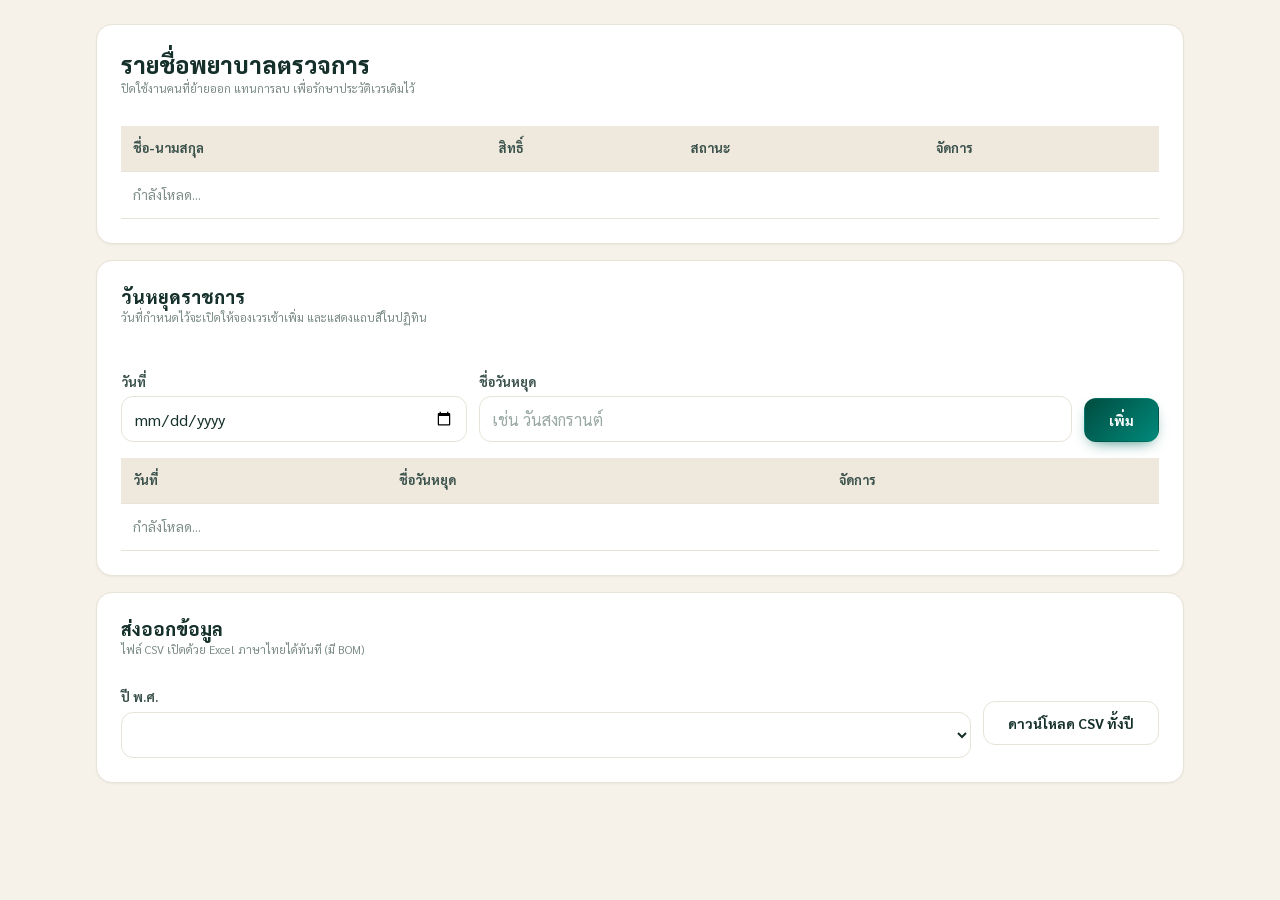
==== admin.html @ 55f70c70 "feat: ระบบจองเวรตรวจการ พร้อมพิมพ์เอกสารราชการ - ปฏิทินจองเวรรายเดือน + realtime sync ผ่าน Supabase " ====
<!doctype html>
<html lang="th">
<head>
<meta charset="utf-8">
<meta name="viewport" content="width=device-width, initial-scale=1, viewport-fit=cover">
<title>ตั้งค่า · เวรตรวจการ</title>
<meta name="theme-color" content="#004d40">
<link rel="manifest" href="manifest.json">
<link rel="icon" href="assets/icons/icon.svg" type="image/svg+xml">
<link rel="preconnect" href="https://fonts.googleapis.com">
<link rel="preconnect" href="https://fonts.gstatic.com" crossorigin>
<link href="https://fonts.googleapis.com/css2?family=Sarabun:wght@400;600;700;800&display=swap" rel="stylesheet">
<link rel="stylesheet" href="assets/css/tokens.css">
<link rel="stylesheet" href="assets/css/base.css">
<link rel="stylesheet" href="assets/css/login.css">
<script src="assets/js/env.js"></script>
</head>
<body>
<a class="skip-link" href="#main">ข้ามไปยังเนื้อหาหลัก</a>
<div id="shell"></div>

<main id="main">
  <div id="page-alert" class="alert error hidden" role="alert"></div>

  <section class="card" aria-labelledby="nurses-title">
    <div class="card-head">
      <div>
        <h1 id="nurses-title">รายชื่อพยาบาลตรวจการ</h1>
        <p class="caption">ปิดใช้งานคนที่ย้ายออก แทนการลบ เพื่อรักษาประวัติเวรเดิมไว้</p>
      </div>
    </div>

    <div class="table-wrap">
      <table class="data">
        <caption class="sr-only">รายชื่อพยาบาลตรวจการทั้งหมด</caption>
        <thead>
          <tr>
            <th scope="col">ชื่อ-นามสกุล</th>
            <th scope="col">สิทธิ์</th>
            <th scope="col">สถานะ</th>
            <th scope="col">จัดการ</th>
          </tr>
        </thead>
        <tbody id="nurses-body">
          <tr><td colspan="4" class="empty">กำลังโหลด…</td></tr>
        </tbody>
      </table>
    </div>
  </section>

  <section class="card" aria-labelledby="holidays-title">
    <div class="card-head">
      <div>
        <h2 id="holidays-title">วันหยุดราชการ</h2>
        <p class="caption">วันที่กำหนดไว้จะเปิดให้จองเวรเช้าเพิ่ม และแสดงแถบสีในปฏิทิน</p>
      </div>
    </div>

    <form id="holiday-form" class="row" style="align-items:flex-end">
      <div class="field" style="flex:1 1 160px">
        <label for="holiday-date">วันที่</label>
        <input id="holiday-date" type="date" required>
      </div>
      <div class="field" style="flex:2 1 220px">
        <label for="holiday-name">ชื่อวันหยุด</label>
        <input id="holiday-name" type="text" maxlength="80" placeholder="เช่น วันสงกรานต์" required>
      </div>
      <button class="btn btn-primary" type="submit">เพิ่ม</button>
    </form>

    <div class="table-wrap" style="margin-top:16px">
      <table class="data">
        <caption class="sr-only">รายการวันหยุดราชการ</caption>
        <thead>
          <tr>
            <th scope="col">วันที่</th>
            <th scope="col">ชื่อวันหยุด</th>
            <th scope="col">จัดการ</th>
          </tr>
        </thead>
        <tbody id="holidays-body">
          <tr><td colspan="3" class="empty">กำลังโหลด…</td></tr>
        </tbody>
      </table>
    </div>
  </section>

  <section class="card" aria-labelledby="export-title">
    <div class="card-head">
      <div>
        <h2 id="export-title">ส่งออกข้อมูล</h2>
        <p class="caption">ไฟล์ CSV เปิดด้วย Excel ภาษาไทยได้ทันที (มี BOM)</p>
      </div>
    </div>
    <div class="row">
      <div class="field" style="flex:1 1 140px">
        <label for="export-year">ปี พ.ศ.</label>
        <select id="export-year"></select>
      </div>
      <button class="btn btn-ghost" id="export-btn" type="button">ดาวน์โหลด CSV ทั้งปี</button>
    </div>
  </section>
</main>

<div id="toast-region" role="status" aria-live="polite"></div>
<script type="module" src="assets/js/admin-page.js"></script>
</body>
</html>
---- assets/css/tokens.css ----
/* ============================================================
   Design tokens — "Warm & Human"
   ห้ามเขียนค่าสี / spacing / radius ตรงๆ ในไฟล์อื่น ให้อ้างตัวแปรจากที่นี่
   ============================================================ */
:root {
  /* Brand teal */
  --t-900:#00251a; --t-800:#00382e; --t-700:#004d40; --t-600:#00695c;
  --t-500:#00897b; --t-400:#26a69a; --t-300:#4db6ac; --t-100:#b2dfdb; --t-50:#e0f2f1;

  /* Gold */
  --gold-700:#8d6a0a; --gold-600:#b89323; --gold-500:#d4af37;
  --gold-400:#e6c254; --gold-100:#fbf3da;

  /* Warm neutrals */
  --cream:#f6f2ea; --cream-2:#efe9dd; --sand:#e9e2d3; --paper:#fffdf9;
  --ink:#15302a; --ink-2:#3a514c; --muted:#7c8c87; --muted-2:#9aa8a3;
  --line:#e8e3d8; --line-2:#eef0e9; --surface:#ffffff;

  /* Sage */
  --sage:#5d8a6f; --sage-bg:#eef4ef;

  /* Status */
  --success:#1b5e20; --success-bg:#e8f5e9;
  --warning:#b35300; --warning-bg:#fff3e0;
  --danger:#b3261e;  --danger-bg:#fcefee;
  --info:#0d47a1;    --info-bg:#e8f0fb;

  /* Radius */
  --r-sm:8px; --r:12px; --r-md:16px; --r-lg:20px; --r-xl:26px; --r-full:999px;

  /* Shadow */
  --sh-1:0 1px 2px rgba(20,48,42,.05);
  --sh-2:0 6px 18px -8px rgba(20,48,42,.14), 0 2px 6px -3px rgba(20,48,42,.08);
  --sh-3:0 18px 40px -18px rgba(20,48,42,.22);

  /* Font */
  --font:'Sarabun', system-ui, -apple-system, sans-serif;
  --mono:'JetBrains Mono', ui-monospace, monospace;

  /* Spacing scale */
  --s-1:4px; --s-2:8px; --s-3:12px; --s-4:16px; --s-5:24px; --s-6:32px; --s-7:48px;

  /* Layout */
  --header-h:60px;
  --content-max:1120px;
  --tap:44px;          /* touch target ขั้นต่ำ */

  /* Focus */
  --focus:0 0 0 3px var(--t-100), 0 0 0 5px var(--t-600);
}

/* ---------- Dark mode ---------- */
[data-theme="dark"] {
  --cream:#141a19; --cream-2:#1a2220; --sand:#222c29; --paper:#171f1d;
  --surface:#1c2523;
  --ink:#e8efec; --ink-2:#c2cfcb; --muted:#96a5a0; --muted-2:#7d8c87;
  --line:#2c3835; --line-2:#26312e;

  --t-700:#4db6ac; --t-600:#26a69a; --t-500:#4db6ac;
  --t-50:#1e2b28; --t-100:#26433d;

  --sage:#8fbfa0; --sage-bg:#1d2b23;
  --success:#a5d6a7; --success-bg:#1b2c1d;
  --warning:#ffb74d; --warning-bg:#33240f;
  --danger:#ef9a9a;  --danger-bg:#33201e;
  --info:#90caf9;    --info-bg:#15263c;
  --gold-700:#e6c254; --gold-100:#332b12;

  --sh-1:0 1px 2px rgba(0,0,0,.4);
  --sh-2:0 6px 18px -8px rgba(0,0,0,.6), 0 2px 6px -3px rgba(0,0,0,.4);
  --sh-3:0 18px 40px -18px rgba(0,0,0,.7);
  --focus:0 0 0 3px var(--t-100), 0 0 0 5px var(--t-400);
}
---- assets/css/base.css ----
/* ============================================================
   Base — reset, typography, layout shell, ปุ่ม, ฟอร์ม, pill
   ============================================================ */
*, *::before, *::after { box-sizing: border-box; }

html { -webkit-text-size-adjust: 100%; }

body {
  margin: 0;
  font-family: var(--font);
  font-size: 14px;
  line-height: 1.6;
  color: var(--ink);
  background: var(--cream);
  -webkit-font-smoothing: antialiased;
}

h1, h2, h3, h4 { margin: 0; line-height: 1.35; }
h1 { font-size: 23px; font-weight: 800; }
h2 { font-size: 18px; font-weight: 800; }
h3 { font-size: 15px; font-weight: 800; }
p  { margin: 0 0 var(--s-3); }

a { color: var(--t-600); }

.mono { font-family: var(--mono); font-variant-numeric: tabular-nums; }
.caption { font-size: 11.5px; color: var(--muted); }
.muted { color: var(--muted); }
.center { text-align: center; }
.stack { display: grid; gap: var(--s-4); }
.row { display: flex; align-items: center; gap: var(--s-3); flex-wrap: wrap; }
.spacer { flex: 1; }
.hidden { display: none !important; }

/* ---------- Skip link + focus ---------- */
.skip-link {
  position: absolute; left: -9999px; top: 0; z-index: 200;
  background: var(--t-700); color: #fff; padding: var(--s-3) var(--s-4);
  border-radius: 0 0 var(--r) 0;
}
.skip-link:focus { left: 0; }

:focus-visible { outline: none; box-shadow: var(--focus); border-radius: var(--r-sm); }

/* ---------- Header ---------- */
.appbar {
  position: sticky; top: 0; z-index: 50;
  min-height: var(--header-h);
  display: flex; align-items: center; gap: var(--s-3);
  padding: var(--s-2) var(--s-4);
  background: linear-gradient(135deg, var(--t-700), var(--t-500));
  color: #fff;
  box-shadow: var(--sh-2);
}
.appbar .brand { font-weight: 800; font-size: 15px; letter-spacing: .2px; }
.appbar .brand small { display: block; font-weight: 400; font-size: 11.5px; opacity: .85; }
.appbar a, .appbar button { color: #fff; }

.nav {
  display: flex; gap: var(--s-1); overflow-x: auto;
  padding: var(--s-2) var(--s-4);
  background: var(--surface);
  border-bottom: 1px solid var(--line);
  scrollbar-width: none;
}
.nav::-webkit-scrollbar { display: none; }
.nav a {
  flex: 0 0 auto;
  min-height: var(--tap);
  display: inline-flex; align-items: center;
  padding: 0 var(--s-4);
  border-radius: var(--r-full);
  font-weight: 700; font-size: 13px;
  color: var(--ink-2); text-decoration: none;
  white-space: nowrap;
}
.nav a:hover { background: var(--t-50); color: var(--t-700); }
.nav a[aria-current="page"] { background: var(--t-700); color: #fff; }

main { max-width: var(--content-max); margin: 0 auto; padding: var(--s-5) var(--s-4) var(--s-7); }

/* ---------- Card ---------- */
.card {
  background: var(--surface);
  border: 1px solid var(--line);
  border-radius: var(--r-md);
  box-shadow: var(--sh-1);
  padding: var(--s-5);
}
.card + .card { margin-top: var(--s-4); }
.card-head { display: flex; align-items: center; gap: var(--s-3); margin-bottom: var(--s-4); flex-wrap: wrap; }

/* ---------- Buttons ---------- */
.btn {
  min-height: 44px;
  display: inline-flex; align-items: center; justify-content: center; gap: var(--s-2);
  padding: 0 var(--s-5);
  border: 1px solid transparent;
  border-radius: var(--r);
  font-family: var(--font); font-size: 14px; font-weight: 700;
  cursor: pointer;
  background: var(--surface); color: var(--ink);
  border-color: var(--line);
  transition: filter .15s, background .15s;
}
.btn:hover:not(:disabled) { filter: brightness(.97); }
.btn:disabled { opacity: .5; cursor: not-allowed; }

.btn-primary {
  background: linear-gradient(135deg, var(--t-700), var(--t-500));
  color: #fff; border-color: transparent;
  box-shadow: 0 6px 16px -8px var(--t-600);
}
.btn-danger  { background: var(--danger-bg); color: var(--danger); border-color: var(--danger); }
.btn-ghost   { background: transparent; border-color: var(--line); }
.btn-sm      { min-height: 36px; padding: 0 var(--s-3); font-size: 13px; }
.btn-block   { width: 100%; }
.btn-icon    { min-width: 44px; padding: 0 var(--s-2); }

/* ---------- Form ---------- */
label { display: block; font-size: 13px; font-weight: 700; margin-bottom: var(--s-1); color: var(--ink-2); }

input, select, textarea {
  width: 100%;
  min-height: 46px;
  padding: 0 var(--s-3);
  font-family: var(--font);
  font-size: 16px;                 /* ≥16px กัน iOS zoom */
  color: var(--ink);
  background: var(--surface);
  border: 1px solid var(--line);
  border-radius: var(--r);
}
textarea { padding: var(--s-3); min-height: 90px; line-height: 1.6; }
input::placeholder, textarea::placeholder { color: var(--muted-2); }

.field + .field { margin-top: var(--s-4); }
.field-hint { font-size: 11.5px; color: var(--muted); margin-top: var(--s-1); }
.field-error { font-size: 12px; color: var(--danger); font-weight: 700; margin-top: var(--s-1); }

/* ---------- Pills (สถานะเวร) ---------- */
.pill {
  display: inline-flex; align-items: center; gap: 5px;
  padding: 2px 10px;
  border-radius: var(--r-full);
  font-size: 11.5px; font-weight: 700;
  border: 1px solid transparent;
  white-space: nowrap;
}
.pill.ok     { background: var(--success-bg); color: var(--success); border-color: var(--success); }
.pill.warn   { background: var(--warning-bg); color: var(--warning); border-color: var(--warning); }
.pill.info   { background: var(--info-bg);    color: var(--info);    border-color: var(--info); }
.pill.danger { background: var(--danger-bg);  color: var(--danger);  border-color: var(--danger); }
.pill.gold   { background: var(--gold-100);   color: var(--gold-700); border-color: var(--gold-600); }
.pill.neutral{ background: var(--cream-2);    color: var(--ink-2);   border-color: var(--line); }

/* ---------- Alert ---------- */
.alert {
  display: flex; gap: var(--s-3); align-items: flex-start;
  padding: var(--s-3) var(--s-4);
  border-radius: var(--r);
  border: 1px solid var(--line);
  background: var(--cream-2);
  font-size: 13.5px;
}
.alert.error   { background: var(--danger-bg);  border-color: var(--danger);  color: var(--danger); }
.alert.success { background: var(--success-bg); border-color: var(--success); color: var(--success); }
.alert.warn    { background: var(--warning-bg); border-color: var(--warning); color: var(--warning); }
.alert.info    { background: var(--info-bg);    border-color: var(--info);    color: var(--info); }

/* ---------- Table ---------- */
.table-wrap { overflow-x: auto; -webkit-overflow-scrolling: touch; }
table.data { width: 100%; border-collapse: collapse; font-size: 13.5px; }
table.data th, table.data td { padding: var(--s-3); border-bottom: 1px solid var(--line); text-align: left; }
table.data th { font-size: 13px; font-weight: 700; color: var(--ink-2); background: var(--cream-2); position: sticky; top: 0; }
table.data tbody tr:hover { background: var(--t-50); }

/* ---------- Toast ---------- */
#toast-region {
  position: fixed; left: 50%; bottom: var(--s-5); transform: translateX(-50%);
  z-index: 300; display: grid; gap: var(--s-2); width: min(420px, calc(100vw - 32px));
}
.toast {
  padding: var(--s-3) var(--s-4);
  border-radius: var(--r);
  background: var(--ink); color: var(--paper);
  box-shadow: var(--sh-3); font-size: 13.5px; font-weight: 600;
}
.toast.error   { background: var(--danger);  color: #fff; }
.toast.success { background: var(--success); color: #fff; }

/* ---------- Loading ---------- */
.spinner {
  width: 22px; height: 22px; border-radius: 50%;
  border: 3px solid var(--t-100); border-top-color: var(--t-600);
  animation: spin .7s linear infinite;
}
@keyframes spin { to { transform: rotate(360deg); } }
@media (prefers-reduced-motion: reduce) { .spinner { animation-duration: 2s; } }

.empty { text-align: center; padding: var(--s-7) var(--s-4); color: var(--muted); }

/* ---------- Screen-reader only ---------- */
.sr-only {
  position: absolute; width: 1px; height: 1px; padding: 0; margin: -1px;
  overflow: hidden; clip: rect(0 0 0 0); white-space: nowrap; border: 0;
}

@media (max-width: 480px) {
  main { padding: var(--s-4) var(--s-3) var(--s-7); }
  .card { padding: var(--s-4); }
  h1 { font-size: 20px; }
}
---- assets/css/login.css ----
/* หน้าเข้าสู่ระบบ + กล่องเปลี่ยน PIN ครั้งแรก */

.login-body {
  min-height: 100dvh;
  background:
    radial-gradient(1200px 600px at 50% -10%, var(--t-50), transparent 70%),
    var(--cream);
}

.login-shell {
  min-height: 100dvh;
  display: grid;
  align-content: center;
  justify-items: center;
  gap: var(--s-4);
  padding: var(--s-5) var(--s-4);
  max-width: none;
}

.login-card {
  width: min(420px, 100%);
  border-radius: var(--r-lg);
  box-shadow: var(--sh-3);
  padding: var(--s-6) var(--s-5);
}

.login-head { text-align: center; margin-bottom: var(--s-5); }

.login-mark {
  width: 62px; height: 62px;
  margin: 0 auto var(--s-3);
  display: grid; place-items: center;
  border-radius: var(--r-lg);
  background: linear-gradient(135deg, var(--t-700), var(--t-500));
  color: #fff;
  font-size: 20px; font-weight: 800;
  box-shadow: 0 10px 24px -12px var(--t-600);
}

.login-head h1 { font-size: 21px; margin-bottom: var(--s-1); }

.login-card form { margin-top: var(--s-4); }
.login-card .btn-block { margin-top: var(--s-5); }

.pin-input {
  letter-spacing: 10px;
  text-align: center;
  font-size: 22px;
  font-weight: 700;
  padding-left: 10px;   /* ชดเชย letter-spacing ให้ดูอยู่กึ่งกลาง */
}

.login-foot { text-align: center; }

/* กล่องบังคับเปลี่ยน PIN ครั้งแรก — ใช้ในหน้าอื่นด้วย */
.pin-gate-backdrop {
  position: fixed; inset: 0; z-index: 400;
  display: grid; place-items: center;
  padding: var(--s-4);
  background: rgba(20, 48, 42, .55);
  backdrop-filter: blur(3px);
}
.pin-gate {
  width: min(400px, 100%);
  background: var(--surface);
  border-radius: var(--r-lg);
  box-shadow: var(--sh-3);
  padding: var(--s-5);
}
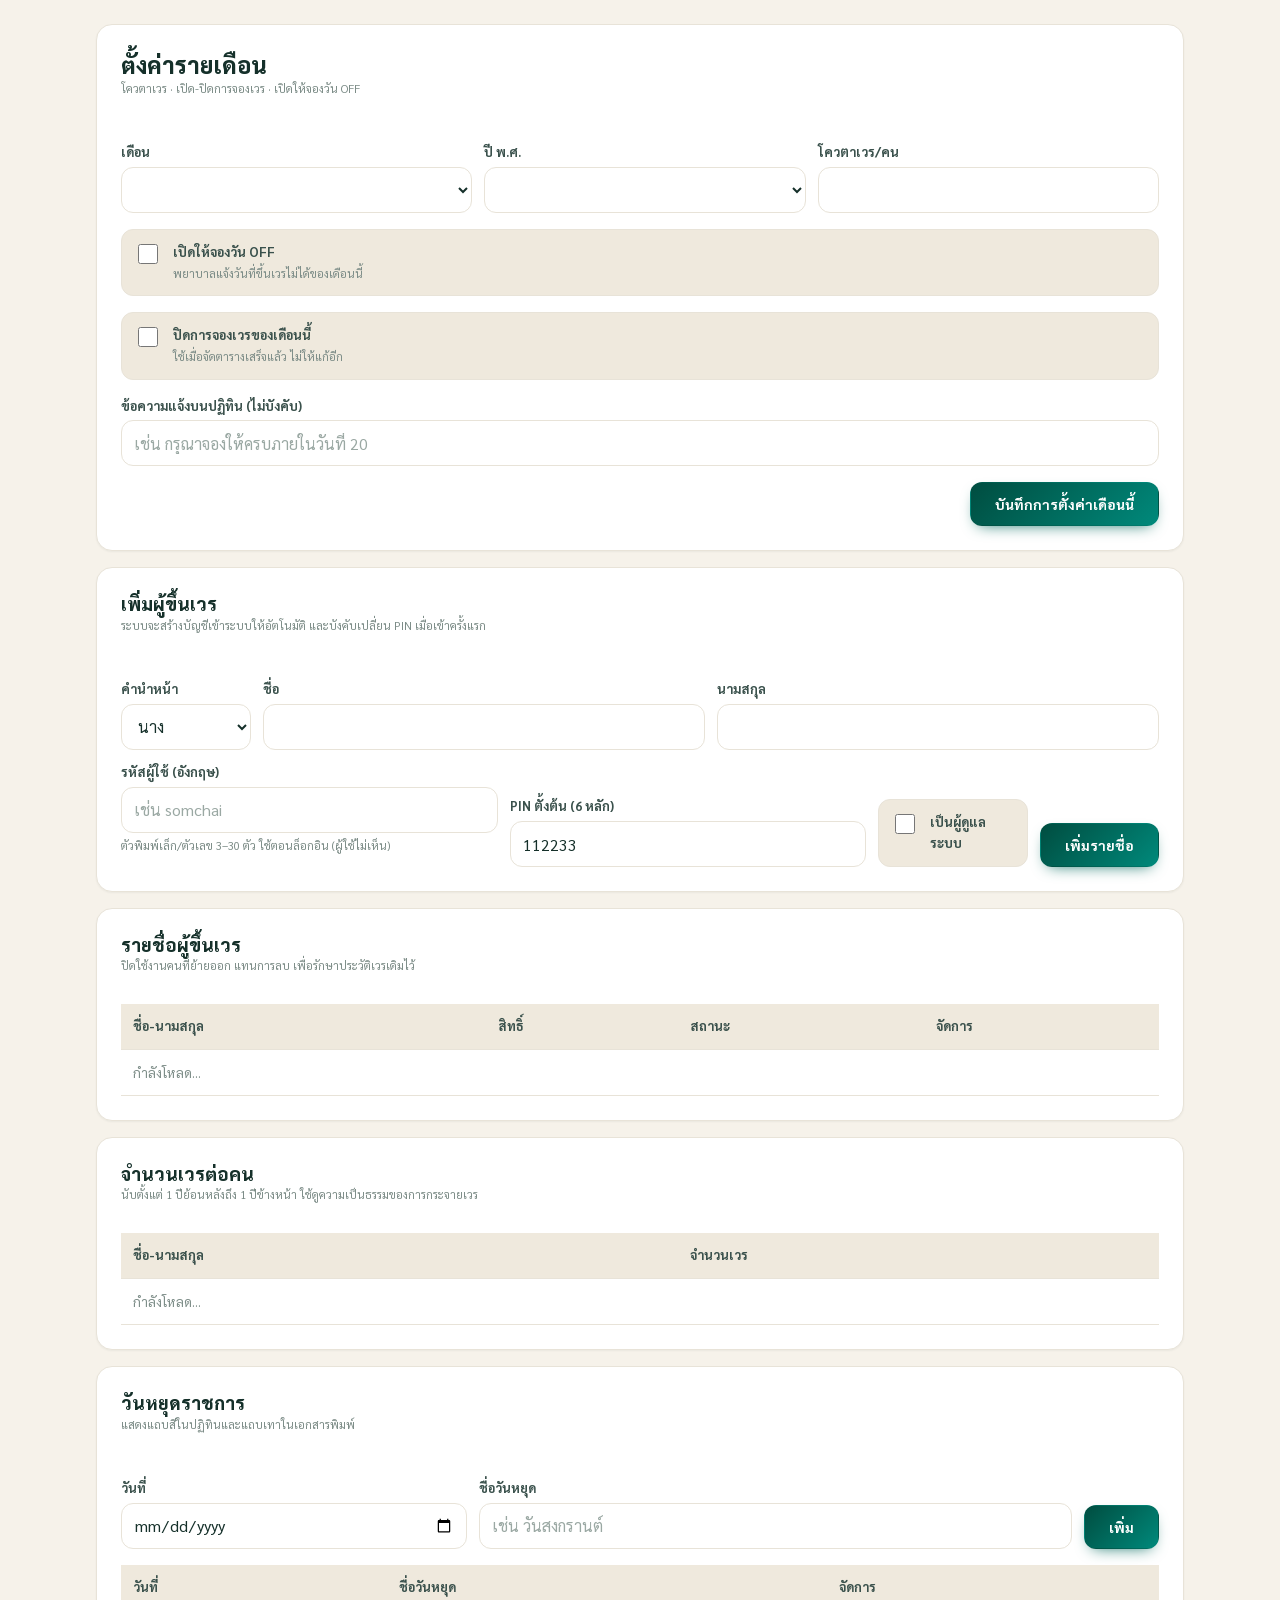
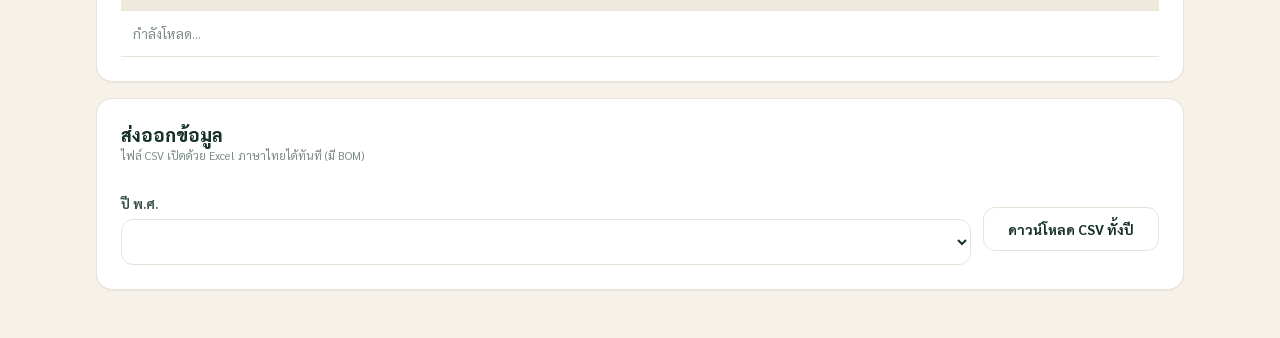
==== commit 1f8d0367: "feat: จองเองมีผลทันที + โควตารายเดือน + จองวัน OFF + Admin เต็มรูปแบบ + ใบแลกเวร F-NU-005 - ยกเลิกขั" ====
--- a/admin.html
+++ b/admin.html
@@ -3,7 +3,7 @@
 <head>
 <meta charset="utf-8">
 <meta name="viewport" content="width=device-width, initial-scale=1, viewport-fit=cover">
-<title>ตั้งค่า · เวรตรวจการ</title>
+<title>ผู้ดูแลระบบ · เวรตรวจการ</title>
 <meta name="theme-color" content="#004d40">
 <link rel="manifest" href="manifest.json">
 <link rel="icon" href="assets/icons/icon.svg" type="image/svg+xml">
@@ -22,17 +22,123 @@
 <main id="main">
   <div id="page-alert" class="alert error hidden" role="alert"></div>
 
+  <!-- ========== ตั้งค่ารายเดือน ========== -->
+  <section class="card" aria-labelledby="month-title">
+    <div class="card-head">
+      <div>
+        <h1 id="month-title">ตั้งค่ารายเดือน</h1>
+        <p class="caption">โควตาเวร · เปิด-ปิดการจองเวร · เปิดให้จองวัน OFF</p>
+      </div>
+    </div>
+
+    <div class="row" style="align-items:flex-end">
+      <div class="field" style="flex:1 1 150px">
+        <label for="ms-month">เดือน</label>
+        <select id="ms-month"></select>
+      </div>
+      <div class="field" style="flex:1 1 120px">
+        <label for="ms-year">ปี พ.ศ.</label>
+        <select id="ms-year"></select>
+      </div>
+      <div class="field" style="flex:1 1 140px">
+        <label for="ms-quota">โควตาเวร/คน</label>
+        <input id="ms-quota" type="number" min="0" max="31" step="1">
+      </div>
+    </div>
+
+    <div class="stack" style="margin-top:16px">
+      <label class="switch-row">
+        <input type="checkbox" id="ms-off-open">
+        <span>
+          <strong>เปิดให้จองวัน OFF</strong>
+          <span class="caption">พยาบาลแจ้งวันที่ขึ้นเวรไม่ได้ของเดือนนี้</span>
+        </span>
+      </label>
+      <label class="switch-row">
+        <input type="checkbox" id="ms-locked">
+        <span>
+          <strong>ปิดการจองเวรของเดือนนี้</strong>
+          <span class="caption">ใช้เมื่อจัดตารางเสร็จแล้ว ไม่ให้แก้อีก</span>
+        </span>
+      </label>
+      <div class="field">
+        <label for="ms-note">ข้อความแจ้งบนปฏิทิน (ไม่บังคับ)</label>
+        <input id="ms-note" type="text" maxlength="120" placeholder="เช่น กรุณาจองให้ครบภายในวันที่ 20">
+      </div>
+    </div>
+
+    <div class="row" style="margin-top:16px">
+      <div class="spacer"></div>
+      <button class="btn btn-primary" id="ms-save" type="button">บันทึกการตั้งค่าเดือนนี้</button>
+    </div>
+  </section>
+
+  <!-- ========== เพิ่มพยาบาล ========== -->
+  <section class="card" aria-labelledby="add-title">
+    <div class="card-head">
+      <div>
+        <h2 id="add-title">เพิ่มผู้ขึ้นเวร</h2>
+        <p class="caption">ระบบจะสร้างบัญชีเข้าระบบให้อัตโนมัติ และบังคับเปลี่ยน PIN เมื่อเข้าครั้งแรก</p>
+      </div>
+    </div>
+
+    <div id="add-error" class="alert error hidden" role="alert"></div>
+
+    <form id="add-form">
+      <div class="row" style="align-items:flex-end">
+        <div class="field" style="flex:0 1 130px">
+          <label for="add-prefix">คำนำหน้า</label>
+          <select id="add-prefix">
+            <option value="นาง">นาง</option>
+            <option value="นางสาว">นางสาว</option>
+            <option value="นาย">นาย</option>
+          </select>
+        </div>
+        <div class="field" style="flex:1 1 160px">
+          <label for="add-first">ชื่อ</label>
+          <input id="add-first" type="text" maxlength="60" required>
+        </div>
+        <div class="field" style="flex:1 1 160px">
+          <label for="add-last">นามสกุล</label>
+          <input id="add-last" type="text" maxlength="60" required>
+        </div>
+      </div>
+
+      <div class="row" style="align-items:flex-end; margin-top:12px">
+        <div class="field" style="flex:1 1 180px">
+          <label for="add-slug">รหัสผู้ใช้ (อังกฤษ)</label>
+          <input id="add-slug" type="text" maxlength="30" pattern="[a-z][a-z0-9]{2,29}"
+                 autocomplete="off" placeholder="เช่น somchai" required>
+          <p class="field-hint">ตัวพิมพ์เล็ก/ตัวเลข 3–30 ตัว ใช้ตอนล็อกอิน (ผู้ใช้ไม่เห็น)</p>
+        </div>
+        <div class="field" style="flex:1 1 160px">
+          <label for="add-pin">PIN ตั้งต้น (6 หลัก)</label>
+          <input id="add-pin" type="text" inputmode="numeric" maxlength="6" pattern="\d{6}"
+                 autocomplete="off" value="112233" required>
+        </div>
+        <div class="field" style="flex:0 1 150px">
+          <label class="switch-row" style="margin-top:8px">
+            <input type="checkbox" id="add-admin">
+            <span><strong>เป็นผู้ดูแลระบบ</strong></span>
+          </label>
+        </div>
+        <button class="btn btn-primary" type="submit" id="add-submit">เพิ่มรายชื่อ</button>
+      </div>
+    </form>
+  </section>
+
+  <!-- ========== รายชื่อ ========== -->
   <section class="card" aria-labelledby="nurses-title">
     <div class="card-head">
       <div>
-        <h1 id="nurses-title">รายชื่อพยาบาลตรวจการ</h1>
+        <h2 id="nurses-title">รายชื่อผู้ขึ้นเวร</h2>
         <p class="caption">ปิดใช้งานคนที่ย้ายออก แทนการลบ เพื่อรักษาประวัติเวรเดิมไว้</p>
       </div>
     </div>
 
     <div class="table-wrap">
       <table class="data">
-        <caption class="sr-only">รายชื่อพยาบาลตรวจการทั้งหมด</caption>
+        <caption class="sr-only">รายชื่อผู้ขึ้นเวรทั้งหมด</caption>
         <thead>
           <tr>
             <th scope="col">ชื่อ-นามสกุล</th>
@@ -48,11 +154,33 @@
     </div>
   </section>
 
+  <!-- ========== ภาระงาน ========== -->
+  <section class="card" aria-labelledby="workload-title">
+    <div class="card-head">
+      <div>
+        <h2 id="workload-title">จำนวนเวรต่อคน</h2>
+        <p class="caption">นับตั้งแต่ 1 ปีย้อนหลังถึง 1 ปีข้างหน้า ใช้ดูความเป็นธรรมของการกระจายเวร</p>
+      </div>
+    </div>
+    <div class="table-wrap">
+      <table class="data">
+        <caption class="sr-only">สรุปจำนวนเวรของแต่ละคน</caption>
+        <thead>
+          <tr><th scope="col">ชื่อ-นามสกุล</th><th scope="col">จำนวนเวร</th></tr>
+        </thead>
+        <tbody id="workload-body">
+          <tr><td colspan="2" class="empty">กำลังโหลด…</td></tr>
+        </tbody>
+      </table>
+    </div>
+  </section>
+
+  <!-- ========== วันหยุด ========== -->
   <section class="card" aria-labelledby="holidays-title">
     <div class="card-head">
       <div>
         <h2 id="holidays-title">วันหยุดราชการ</h2>
-        <p class="caption">วันที่กำหนดไว้จะเปิดให้จองเวรเช้าเพิ่ม และแสดงแถบสีในปฏิทิน</p>
+        <p class="caption">แสดงแถบสีในปฏิทินและแถบเทาในเอกสารพิมพ์</p>
       </div>
     </div>
 
@@ -72,11 +200,7 @@
       <table class="data">
         <caption class="sr-only">รายการวันหยุดราชการ</caption>
         <thead>
-          <tr>
-            <th scope="col">วันที่</th>
-            <th scope="col">ชื่อวันหยุด</th>
-            <th scope="col">จัดการ</th>
-          </tr>
+          <tr><th scope="col">วันที่</th><th scope="col">ชื่อวันหยุด</th><th scope="col">จัดการ</th></tr>
         </thead>
         <tbody id="holidays-body">
           <tr><td colspan="3" class="empty">กำลังโหลด…</td></tr>
@@ -85,6 +209,7 @@
     </div>
   </section>
 
+  <!-- ========== ส่งออก ========== -->
   <section class="card" aria-labelledby="export-title">
     <div class="card-head">
       <div>
--- a/assets/css/base.css
+++ b/assets/css/base.css
@@ -138,6 +138,26 @@
 .field-hint { font-size: 11.5px; color: var(--muted); margin-top: var(--s-1); }
 .field-error { font-size: 12px; color: var(--danger); font-weight: 700; margin-top: var(--s-1); }
 
+/* แถวสวิตช์เปิด/ปิด — พื้นที่กดทั้งแถว ไม่ใช่แค่ช่องติ๊ก */
+.switch-row {
+  display: flex; align-items: flex-start; gap: var(--s-3);
+  min-height: var(--tap);
+  padding: var(--s-3);
+  border: 1px solid var(--line);
+  border-radius: var(--r);
+  background: var(--cream-2);
+  cursor: pointer;
+  font-weight: 400;
+  margin-bottom: 0;
+}
+.switch-row:hover { background: var(--t-50); }
+.switch-row input[type="checkbox"] {
+  width: 20px; height: 20px; min-height: 0; flex: 0 0 auto; margin-top: 2px;
+  accent-color: var(--t-600);
+}
+.switch-row > span { display: grid; gap: 2px; }
+.switch-row .caption { display: block; }
+
 /* ---------- Pills (สถานะเวร) ---------- */
 .pill {
   display: inline-flex; align-items: center; gap: 5px;
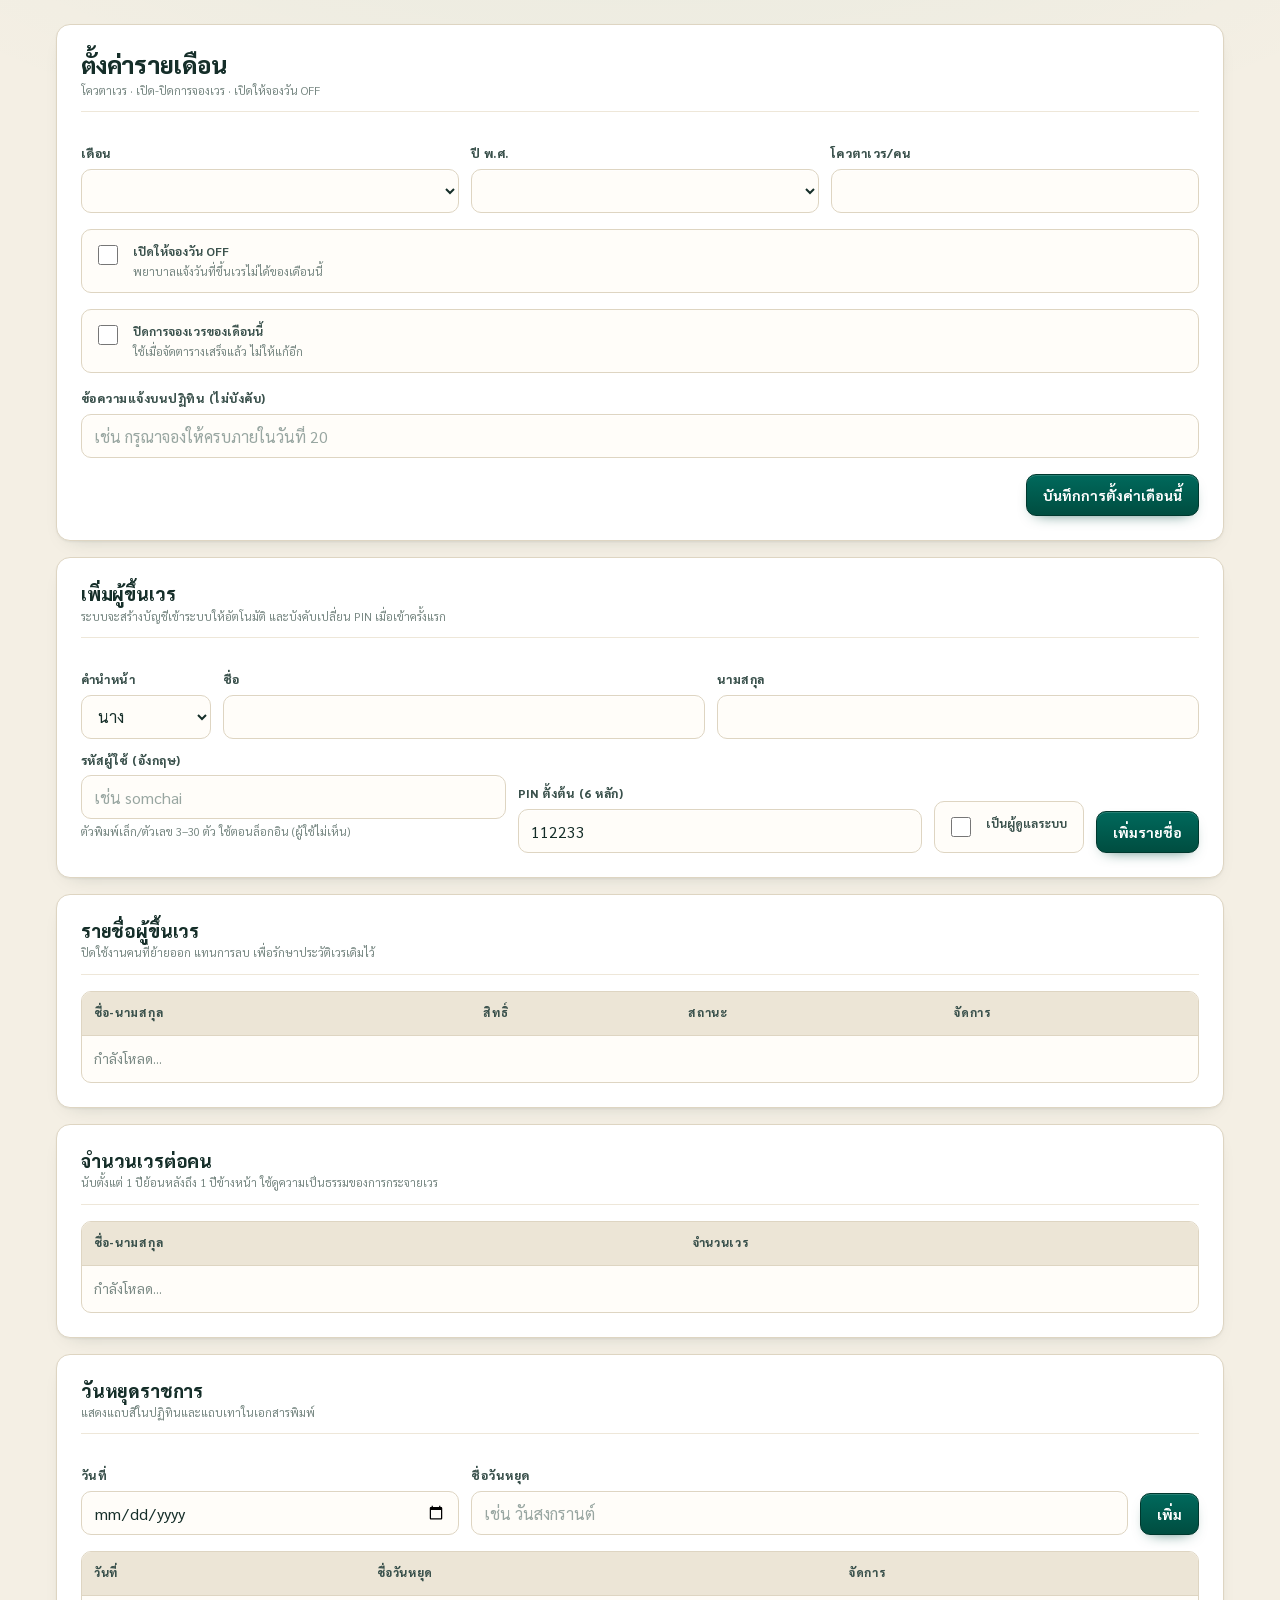
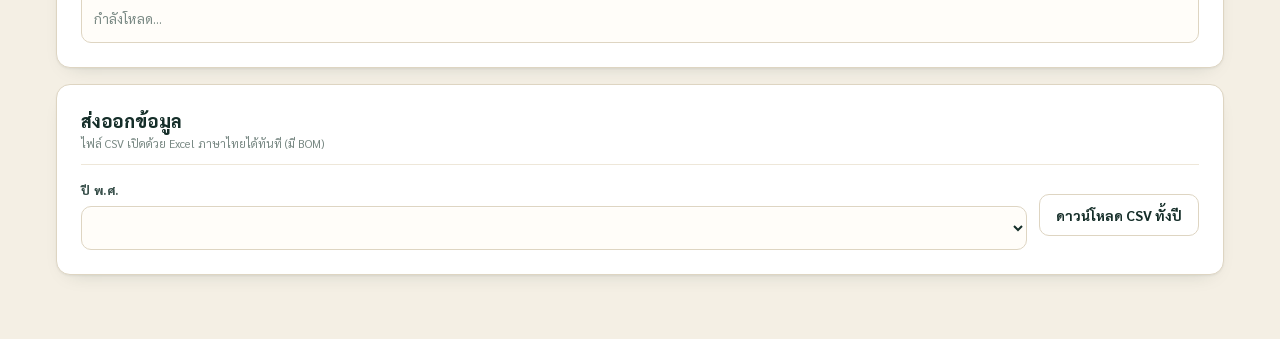
==== commit 81937f22: "design: ออกแบบ UI ใหม่ทั้งระบบ + ใส่ตราโรงพยาบาล แนวทาง 'เอกสารราชการที่ออกแบบดี' — หน้าจอเป็นเครือญ" ====
--- a/admin.html
+++ b/admin.html
@@ -6,7 +6,7 @@
 <title>ผู้ดูแลระบบ · เวรตรวจการ</title>
 <meta name="theme-color" content="#004d40">
 <link rel="manifest" href="manifest.json">
-<link rel="icon" href="assets/icons/icon.svg" type="image/svg+xml">
+<link rel="icon" href="assets/icons/logo.png" type="image/png">
 <link rel="preconnect" href="https://fonts.googleapis.com">
 <link rel="preconnect" href="https://fonts.gstatic.com" crossorigin>
 <link href="https://fonts.googleapis.com/css2?family=Sarabun:wght@400;600;700;800&display=swap" rel="stylesheet">
--- a/assets/css/tokens.css
+++ b/assets/css/tokens.css
@@ -1,73 +1,81 @@
 /* ============================================================
-   Design tokens — "Warm & Human"
+   Design tokens — "เอกสารราชการที่ออกแบบดี"
+   แนวคิด: หน้าจอเป็นเครือญาติกับเอกสารที่มันพิมพ์ออกมา
+           กระดาษครีม · เส้นบรรทัดคม · เขียวราชการ + ทองจากตราโรงพยาบาล
    ห้ามเขียนค่าสี / spacing / radius ตรงๆ ในไฟล์อื่น ให้อ้างตัวแปรจากที่นี่
    ============================================================ */
 :root {
-  /* Brand teal */
+  /* ---- Brand teal — สีสถาบัน ---- */
   --t-900:#00251a; --t-800:#00382e; --t-700:#004d40; --t-600:#00695c;
   --t-500:#00897b; --t-400:#26a69a; --t-300:#4db6ac; --t-100:#b2dfdb; --t-50:#e0f2f1;
 
-  /* Gold */
+  /* ---- Gold — มาจากเปลวไฟในตราโรงพยาบาล ใช้เน้นจุดสำคัญเท่านั้น ---- */
   --gold-700:#8d6a0a; --gold-600:#b89323; --gold-500:#d4af37;
   --gold-400:#e6c254; --gold-100:#fbf3da;
 
-  /* Warm neutrals */
-  --cream:#f6f2ea; --cream-2:#efe9dd; --sand:#e9e2d3; --paper:#fffdf9;
-  --ink:#15302a; --ink-2:#3a514c; --muted:#7c8c87; --muted-2:#9aa8a3;
-  --line:#e8e3d8; --line-2:#eef0e9; --surface:#ffffff;
+  /* ---- Warm neutrals — พื้นกระดาษ ---- */
+  --cream:#f4efe4; --cream-2:#ece5d6; --sand:#e2d9c6; --paper:#fffdf9;
+  --ink:#152e29; --ink-2:#3a514c; --muted:#788883; --muted-2:#98a6a1;
+  --line:#ded5c2;         /* เส้นบรรทัดบนกระดาษ — เข้มพอให้เห็นเป็นตาราง */
+  --line-2:#eee7d9;       /* เส้นแบ่งอ่อน */
+  --surface:#ffffff;
 
-  /* Sage */
   --sage:#5d8a6f; --sage-bg:#eef4ef;
 
-  /* Status */
-  --success:#1b5e20; --success-bg:#e8f5e9;
-  --warning:#b35300; --warning-bg:#fff3e0;
-  --danger:#b3261e;  --danger-bg:#fcefee;
-  --info:#0d47a1;    --info-bg:#e8f0fb;
+  /* ---- Status ---- */
+  --success:#1b5e20; --success-bg:#e6f2e7;
+  --warning:#b35300; --warning-bg:#fdf0e0;
+  --danger:#b3261e;  --danger-bg:#fbebe9;
+  --info:#0d47a1;    --info-bg:#e7eefa;
 
-  /* Radius */
-  --r-sm:8px; --r:12px; --r-md:16px; --r-lg:20px; --r-xl:26px; --r-full:999px;
+  /* ---- Radius — เอกสารมีมุมคม ใช้โค้งน้อย ---- */
+  --r-sm:6px; --r:10px; --r-md:14px; --r-lg:18px; --r-xl:24px; --r-full:999px;
 
-  /* Shadow */
-  --sh-1:0 1px 2px rgba(20,48,42,.05);
-  --sh-2:0 6px 18px -8px rgba(20,48,42,.14), 0 2px 6px -3px rgba(20,48,42,.08);
-  --sh-3:0 18px 40px -18px rgba(20,48,42,.22);
+  /* ---- Shadow — เงาบางเหมือนกระดาษวางซ้อน ไม่ใช่การ์ดลอย ---- */
+  --sh-1:0 1px 0 rgba(21,46,41,.04);
+  --sh-2:0 1px 2px rgba(21,46,41,.05), 0 8px 20px -14px rgba(21,46,41,.28);
+  --sh-3:0 2px 6px rgba(21,46,41,.07), 0 24px 50px -28px rgba(21,46,41,.35);
+  --sh-inset:inset 0 1px 0 rgba(255,255,255,.7);
 
-  /* Font */
+  /* ---- Font ---- */
   --font:'Sarabun', system-ui, -apple-system, sans-serif;
-  --mono:'JetBrains Mono', ui-monospace, monospace;
+  --mono:ui-monospace, 'SF Mono', Menlo, monospace;
 
-  /* Spacing scale */
-  --s-1:4px; --s-2:8px; --s-3:12px; --s-4:16px; --s-5:24px; --s-6:32px; --s-7:48px;
+  /* ---- Spacing ---- */
+  --s-1:4px; --s-2:8px; --s-3:12px; --s-4:16px; --s-5:24px; --s-6:32px; --s-7:48px; --s-8:64px;
 
-  /* Layout */
-  --header-h:60px;
-  --content-max:1120px;
-  --tap:44px;          /* touch target ขั้นต่ำ */
+  /* ---- Layout ---- */
+  --content-max:1200px;
+  --tap:44px;
 
-  /* Focus */
-  --focus:0 0 0 3px var(--t-100), 0 0 0 5px var(--t-600);
+  --focus:0 0 0 3px var(--paper), 0 0 0 5px var(--t-600);
+
+  /* ---- Motion ---- */
+  --ease:cubic-bezier(.2,.7,.3,1);
+  --dur:.18s;
 }
 
 /* ---------- Dark mode ---------- */
 [data-theme="dark"] {
-  --cream:#141a19; --cream-2:#1a2220; --sand:#222c29; --paper:#171f1d;
-  --surface:#1c2523;
-  --ink:#e8efec; --ink-2:#c2cfcb; --muted:#96a5a0; --muted-2:#7d8c87;
-  --line:#2c3835; --line-2:#26312e;
+  --cream:#12181a; --cream-2:#182022; --sand:#20292b; --paper:#151d1f;
+  --surface:#1a2325;
+  --ink:#e9f0ee; --ink-2:#c3d0cc; --muted:#93a29e; --muted-2:#7b8a86;
+  --line:#2e3a3c; --line-2:#26302f;
 
   --t-700:#4db6ac; --t-600:#26a69a; --t-500:#4db6ac;
-  --t-50:#1e2b28; --t-100:#26433d;
+  --t-50:#1b2a29; --t-100:#254340;
 
-  --sage:#8fbfa0; --sage-bg:#1d2b23;
-  --success:#a5d6a7; --success-bg:#1b2c1d;
-  --warning:#ffb74d; --warning-bg:#33240f;
-  --danger:#ef9a9a;  --danger-bg:#33201e;
-  --info:#90caf9;    --info-bg:#15263c;
-  --gold-700:#e6c254; --gold-100:#332b12;
+  --sage:#8fbfa0; --sage-bg:#1b2a23;
+  --success:#a5d6a7; --success-bg:#182a1b;
+  --warning:#ffb74d; --warning-bg:#30220e;
+  --danger:#ef9a9a;  --danger-bg:#31201e;
+  --info:#90caf9;    --info-bg:#14243a;
+  --gold-700:#e6c254; --gold-600:#d4af37; --gold-100:#2e2712;
 
-  --sh-1:0 1px 2px rgba(0,0,0,.4);
-  --sh-2:0 6px 18px -8px rgba(0,0,0,.6), 0 2px 6px -3px rgba(0,0,0,.4);
-  --sh-3:0 18px 40px -18px rgba(0,0,0,.7);
-  --focus:0 0 0 3px var(--t-100), 0 0 0 5px var(--t-400);
+  --sh-1:0 1px 0 rgba(0,0,0,.3);
+  --sh-2:0 1px 2px rgba(0,0,0,.5), 0 8px 20px -14px rgba(0,0,0,.8);
+  --sh-3:0 2px 6px rgba(0,0,0,.55), 0 24px 50px -28px rgba(0,0,0,.9);
+  --sh-inset:inset 0 1px 0 rgba(255,255,255,.05);
+
+  --focus:0 0 0 3px var(--cream), 0 0 0 5px var(--t-400);
 }
--- a/assets/css/base.css
+++ b/assets/css/base.css
@@ -1,5 +1,6 @@
 /* ============================================================
-   Base — reset, typography, layout shell, ปุ่ม, ฟอร์ม, pill
+   Base — reset, typography, app shell, ปุ่ม, ฟอร์ม, pill
+   แนวทาง: กระดาษราชการที่ออกแบบดี — เส้นบรรทัดคม เงาบาง ลำดับชัด
    ============================================================ */
 *, *::before, *::after { box-sizing: border-box; }
 
@@ -7,24 +8,30 @@
 
 body {
   margin: 0;
+  min-height: 100dvh;
   font-family: var(--font);
-  font-size: 14px;
-  line-height: 1.6;
+  font-size: 14.5px;
+  line-height: 1.65;
   color: var(--ink);
-  background: var(--cream);
+  /* พื้นกระดาษ: ครีมอุ่น + แสงจางจากมุมบน ให้ไม่แบนทื่อ */
+  background:
+    radial-gradient(1400px 700px at 50% -300px, rgba(0,137,123,.07), transparent 70%),
+    var(--cream);
   -webkit-font-smoothing: antialiased;
-}
-
-h1, h2, h3, h4 { margin: 0; line-height: 1.35; }
-h1 { font-size: 23px; font-weight: 800; }
+  text-rendering: optimizeLegibility;
+}
+
+h1, h2, h3, h4 { margin: 0; line-height: 1.3; letter-spacing: -.01em; }
+h1 { font-size: 24px; font-weight: 800; }
 h2 { font-size: 18px; font-weight: 800; }
 h3 { font-size: 15px; font-weight: 800; }
 p  { margin: 0 0 var(--s-3); }
 
-a { color: var(--t-600); }
+a { color: var(--t-600); text-underline-offset: 3px; }
 
 .mono { font-family: var(--mono); font-variant-numeric: tabular-nums; }
-.caption { font-size: 11.5px; color: var(--muted); }
+.num  { font-variant-numeric: tabular-nums; font-feature-settings: 'tnum'; }
+.caption { font-size: 11.5px; line-height: 1.5; color: var(--muted); }
 .muted { color: var(--muted); }
 .center { text-align: center; }
 .stack { display: grid; gap: var(--s-4); }
@@ -32,202 +39,401 @@
 .spacer { flex: 1; }
 .hidden { display: none !important; }
 
+/* ป้ายกำกับหมวด — ตัวเล็ก เว้นวรรคตัวอักษร ให้ความรู้สึกเอกสาร */
+.eyebrow {
+  font-size: 11px; font-weight: 800; letter-spacing: .14em;
+  color: var(--muted); margin-bottom: var(--s-1);
+}
+
 /* ---------- Skip link + focus ---------- */
 .skip-link {
   position: absolute; left: -9999px; top: 0; z-index: 200;
   background: var(--t-700); color: #fff; padding: var(--s-3) var(--s-4);
-  border-radius: 0 0 var(--r) 0;
+  border-radius: 0 0 var(--r) 0; font-weight: 700;
 }
 .skip-link:focus { left: 0; }
 
 :focus-visible { outline: none; box-shadow: var(--focus); border-radius: var(--r-sm); }
 
-/* ---------- Header ---------- */
-.appbar {
-  position: sticky; top: 0; z-index: 50;
-  min-height: var(--header-h);
+/* ============================================================
+   Masthead — หัวเอกสาร: ตราโรงพยาบาล + ชื่อหน่วยงาน + ผู้ใช้
+   ============================================================ */
+.masthead {
+  position: sticky; top: 0; z-index: 60;
+  background:
+    linear-gradient(180deg, var(--t-800), var(--t-700) 62%, var(--t-600));
+  color: #fff;
+  box-shadow: 0 1px 0 rgba(0,0,0,.12), 0 10px 30px -22px rgba(0,0,0,.7);
+}
+
+/* เส้นทองบางใต้หัวเอกสาร — จุดที่จำได้ของระบบ */
+.masthead::after {
+  content: '';
+  display: block;
+  height: 2px;
+  background: linear-gradient(90deg,
+    transparent, var(--gold-500) 18%, var(--gold-400) 50%, var(--gold-500) 82%, transparent);
+  opacity: .9;
+}
+
+.masthead-inner {
+  max-width: var(--content-max);
+  margin: 0 auto;
+  padding: var(--s-3) var(--s-4);
   display: flex; align-items: center; gap: var(--s-3);
-  padding: var(--s-2) var(--s-4);
-  background: linear-gradient(135deg, var(--t-700), var(--t-500));
-  color: #fff;
-  box-shadow: var(--sh-2);
-}
-.appbar .brand { font-weight: 800; font-size: 15px; letter-spacing: .2px; }
-.appbar .brand small { display: block; font-weight: 400; font-size: 11.5px; opacity: .85; }
-.appbar a, .appbar button { color: #fff; }
-
+}
+
+.crest {
+  width: 40px; height: 40px; flex: 0 0 auto;
+  display: block;
+  object-fit: contain;
+  /* ตราเป็นภาพเข้ม วางบนพื้นเขียว จึงเพิ่มแสงขาวอ่อนรอบตัว */
+  filter: drop-shadow(0 0 1px rgba(255,255,255,.85)) drop-shadow(0 1px 3px rgba(0,0,0,.35));
+}
+
+.masthead-titles { min-width: 0; line-height: 1.25; }
+.masthead-org {
+  font-size: 11px; font-weight: 600; letter-spacing: .06em;
+  color: rgba(255,255,255,.72);
+  white-space: nowrap; overflow: hidden; text-overflow: ellipsis;
+}
+.masthead-name {
+  font-size: 16px; font-weight: 800; letter-spacing: -.01em;
+  white-space: nowrap; overflow: hidden; text-overflow: ellipsis;
+}
+
+/* ชิปผู้ใช้ */
+.user-chip {
+  display: inline-flex; align-items: center; gap: var(--s-2);
+  max-width: 260px;
+  padding: 5px 12px 5px 5px;
+  border-radius: var(--r-full);
+  background: rgba(255,255,255,.12);
+  border: 1px solid rgba(255,255,255,.18);
+  font-size: 12.5px; font-weight: 700;
+  white-space: nowrap; overflow: hidden;
+}
+.user-chip .avatar {
+  width: 26px; height: 26px; flex: 0 0 auto;
+  display: grid; place-items: center;
+  border-radius: 50%;
+  background: var(--gold-500); color: var(--t-900);
+  font-size: 12px; font-weight: 800;
+}
+.user-chip .user-name { overflow: hidden; text-overflow: ellipsis; }
+.user-chip.is-admin { background: rgba(212,175,55,.22); border-color: rgba(212,175,55,.5); }
+
+.icon-btn {
+  width: 38px; height: 38px; flex: 0 0 auto;
+  display: grid; place-items: center;
+  border-radius: var(--r);
+  border: 1px solid rgba(255,255,255,.18);
+  background: rgba(255,255,255,.08);
+  color: #fff; cursor: pointer;
+  transition: background var(--dur) var(--ease);
+}
+.icon-btn:hover { background: rgba(255,255,255,.18); }
+.icon-btn svg { width: 18px; height: 18px; }
+
+/* ---------- Nav — แท็บแบบเอกสาร มีเส้นใต้ ไม่ใช่ pill ---------- */
+.nav-bar {
+  background: var(--paper);
+  border-bottom: 1px solid var(--line);
+  position: sticky; top: 0; z-index: 55;
+}
 .nav {
-  display: flex; gap: var(--s-1); overflow-x: auto;
-  padding: var(--s-2) var(--s-4);
-  background: var(--surface);
-  border-bottom: 1px solid var(--line);
+  max-width: var(--content-max);
+  margin: 0 auto;
+  padding: 0 var(--s-4);
+  display: flex; gap: var(--s-1);
+  overflow-x: auto;
   scrollbar-width: none;
 }
 .nav::-webkit-scrollbar { display: none; }
 .nav a {
+  position: relative;
   flex: 0 0 auto;
-  min-height: var(--tap);
-  display: inline-flex; align-items: center;
-  padding: 0 var(--s-4);
-  border-radius: var(--r-full);
-  font-weight: 700; font-size: 13px;
-  color: var(--ink-2); text-decoration: none;
+  min-height: 46px;
+  display: inline-flex; align-items: center; gap: 7px;
+  padding: 0 var(--s-3);
+  font-weight: 700; font-size: 13.5px;
+  color: var(--muted); text-decoration: none;
   white-space: nowrap;
-}
-.nav a:hover { background: var(--t-50); color: var(--t-700); }
-.nav a[aria-current="page"] { background: var(--t-700); color: #fff; }
-
-main { max-width: var(--content-max); margin: 0 auto; padding: var(--s-5) var(--s-4) var(--s-7); }
-
-/* ---------- Card ---------- */
+  transition: color var(--dur) var(--ease);
+}
+.nav a svg { width: 16px; height: 16px; opacity: .75; }
+.nav a:hover { color: var(--t-700); }
+.nav a::after {
+  content: ''; position: absolute; left: var(--s-3); right: var(--s-3); bottom: 0;
+  height: 2.5px; border-radius: 2px 2px 0 0;
+  background: transparent;
+  transition: background var(--dur) var(--ease);
+}
+.nav a[aria-current="page"] { color: var(--t-700); }
+.nav a[aria-current="page"] svg { opacity: 1; }
+.nav a[aria-current="page"]::after { background: var(--t-600); }
+
+main {
+  max-width: var(--content-max);
+  margin: 0 auto;
+  padding: var(--s-5) var(--s-4) var(--s-8);
+}
+
+/* ============================================================
+   Card — "แผ่นกระดาษ"
+   ============================================================ */
 .card {
   background: var(--surface);
   border: 1px solid var(--line);
   border-radius: var(--r-md);
-  box-shadow: var(--sh-1);
+  box-shadow: var(--sh-2);
   padding: var(--s-5);
 }
 .card + .card { margin-top: var(--s-4); }
-.card-head { display: flex; align-items: center; gap: var(--s-3); margin-bottom: var(--s-4); flex-wrap: wrap; }
-
-/* ---------- Buttons ---------- */
+
+.card-head {
+  display: flex; align-items: flex-start; gap: var(--s-3);
+  margin-bottom: var(--s-4);
+  padding-bottom: var(--s-3);
+  border-bottom: 1px solid var(--line-2);
+  flex-wrap: wrap;
+}
+.card-head h1, .card-head h2 { margin-bottom: 2px; }
+.card-head .caption { margin: 0; }
+
+/* ============================================================
+   Buttons
+   ============================================================ */
 .btn {
-  min-height: 44px;
-  display: inline-flex; align-items: center; justify-content: center; gap: var(--s-2);
-  padding: 0 var(--s-5);
-  border: 1px solid transparent;
+  min-height: 42px;
+  display: inline-flex; align-items: center; justify-content: center; gap: 7px;
+  padding: 0 var(--s-4);
+  border: 1px solid var(--line);
   border-radius: var(--r);
   font-family: var(--font); font-size: 14px; font-weight: 700;
   cursor: pointer;
   background: var(--surface); color: var(--ink);
-  border-color: var(--line);
-  transition: filter .15s, background .15s;
-}
-.btn:hover:not(:disabled) { filter: brightness(.97); }
-.btn:disabled { opacity: .5; cursor: not-allowed; }
+  box-shadow: var(--sh-1);
+  transition: transform var(--dur) var(--ease), background var(--dur) var(--ease),
+              border-color var(--dur) var(--ease), box-shadow var(--dur) var(--ease);
+}
+.btn svg { width: 16px; height: 16px; }
+.btn:hover:not(:disabled) { border-color: var(--t-400); color: var(--t-700); }
+.btn:active:not(:disabled) { transform: translateY(1px); }
+.btn:disabled { opacity: .45; cursor: not-allowed; }
 
 .btn-primary {
-  background: linear-gradient(135deg, var(--t-700), var(--t-500));
-  color: #fff; border-color: transparent;
-  box-shadow: 0 6px 16px -8px var(--t-600);
+  background: linear-gradient(180deg, var(--t-600), var(--t-700));
+  color: #fff; border-color: var(--t-800);
+  box-shadow: 0 1px 0 rgba(255,255,255,.15) inset, 0 6px 16px -10px var(--t-700);
+}
+.btn-primary:hover:not(:disabled) { color: #fff; border-color: var(--t-900); filter: brightness(1.06); }
+
+.btn-gold {
+  background: linear-gradient(180deg, var(--gold-500), var(--gold-600));
+  color: var(--t-900); border-color: var(--gold-700);
 }
 .btn-danger  { background: var(--danger-bg); color: var(--danger); border-color: var(--danger); }
-.btn-ghost   { background: transparent; border-color: var(--line); }
-.btn-sm      { min-height: 36px; padding: 0 var(--s-3); font-size: 13px; }
+.btn-danger:hover:not(:disabled) { color: var(--danger); border-color: var(--danger); filter: brightness(.97); }
+.btn-ghost   { background: transparent; box-shadow: none; }
+.btn-sm      { min-height: 34px; padding: 0 var(--s-3); font-size: 13px; }
 .btn-block   { width: 100%; }
-.btn-icon    { min-width: 44px; padding: 0 var(--s-2); }
-
-/* ---------- Form ---------- */
-label { display: block; font-size: 13px; font-weight: 700; margin-bottom: var(--s-1); color: var(--ink-2); }
+.btn-icon    { width: 42px; padding: 0; }
+
+/* ============================================================
+   Form
+   ============================================================ */
+label {
+  display: block;
+  font-size: 12px; font-weight: 800; letter-spacing: .04em;
+  margin-bottom: 5px; color: var(--ink-2);
+}
 
 input, select, textarea {
   width: 100%;
-  min-height: 46px;
+  min-height: 44px;
   padding: 0 var(--s-3);
   font-family: var(--font);
   font-size: 16px;                 /* ≥16px กัน iOS zoom */
   color: var(--ink);
-  background: var(--surface);
+  background: var(--paper);
   border: 1px solid var(--line);
   border-radius: var(--r);
+  box-shadow: var(--sh-inset);
+  transition: border-color var(--dur) var(--ease), box-shadow var(--dur) var(--ease);
+}
+input:hover, select:hover, textarea:hover { border-color: var(--muted-2); }
+input:focus, select:focus, textarea:focus {
+  outline: none;
+  border-color: var(--t-600);
+  box-shadow: 0 0 0 3px var(--t-50);
 }
 textarea { padding: var(--s-3); min-height: 90px; line-height: 1.6; }
 input::placeholder, textarea::placeholder { color: var(--muted-2); }
 
 .field + .field { margin-top: var(--s-4); }
-.field-hint { font-size: 11.5px; color: var(--muted); margin-top: var(--s-1); }
-.field-error { font-size: 12px; color: var(--danger); font-weight: 700; margin-top: var(--s-1); }
-
-/* แถวสวิตช์เปิด/ปิด — พื้นที่กดทั้งแถว ไม่ใช่แค่ช่องติ๊ก */
+.field-hint { font-size: 11.5px; color: var(--muted); margin-top: 5px; line-height: 1.45; }
+.field-error { font-size: 12px; color: var(--danger); font-weight: 700; margin-top: 5px; }
+
+/* แถวสวิตช์เปิด/ปิด — พื้นที่กดทั้งแถว */
 .switch-row {
   display: flex; align-items: flex-start; gap: var(--s-3);
   min-height: var(--tap);
   padding: var(--s-3);
   border: 1px solid var(--line);
   border-radius: var(--r);
-  background: var(--cream-2);
+  background: var(--paper);
   cursor: pointer;
-  font-weight: 400;
+  font-weight: 400; letter-spacing: 0;
   margin-bottom: 0;
-}
-.switch-row:hover { background: var(--t-50); }
+  transition: border-color var(--dur) var(--ease), background var(--dur) var(--ease);
+}
+.switch-row:hover { border-color: var(--t-400); background: var(--t-50); }
+.switch-row:has(input:checked) { border-color: var(--t-500); background: var(--t-50); }
 .switch-row input[type="checkbox"] {
-  width: 20px; height: 20px; min-height: 0; flex: 0 0 auto; margin-top: 2px;
-  accent-color: var(--t-600);
-}
-.switch-row > span { display: grid; gap: 2px; }
+  width: 20px; height: 20px; min-height: 0; flex: 0 0 auto; margin-top: 3px;
+  accent-color: var(--t-600); box-shadow: none;
+}
+.switch-row > span { display: grid; gap: 1px; }
 .switch-row .caption { display: block; }
 
-/* ---------- Pills (สถานะเวร) ---------- */
+/* ============================================================
+   Pills
+   ============================================================ */
 .pill {
   display: inline-flex; align-items: center; gap: 5px;
-  padding: 2px 10px;
+  padding: 2px 9px;
   border-radius: var(--r-full);
-  font-size: 11.5px; font-weight: 700;
+  font-size: 11.5px; font-weight: 800; letter-spacing: .01em;
   border: 1px solid transparent;
   white-space: nowrap;
 }
-.pill.ok     { background: var(--success-bg); color: var(--success); border-color: var(--success); }
-.pill.warn   { background: var(--warning-bg); color: var(--warning); border-color: var(--warning); }
-.pill.info   { background: var(--info-bg);    color: var(--info);    border-color: var(--info); }
-.pill.danger { background: var(--danger-bg);  color: var(--danger);  border-color: var(--danger); }
+.pill.ok     { background: var(--success-bg); color: var(--success); border-color: color-mix(in srgb, var(--success) 35%, transparent); }
+.pill.warn   { background: var(--warning-bg); color: var(--warning); border-color: color-mix(in srgb, var(--warning) 35%, transparent); }
+.pill.info   { background: var(--info-bg);    color: var(--info);    border-color: color-mix(in srgb, var(--info) 35%, transparent); }
+.pill.danger { background: var(--danger-bg);  color: var(--danger);  border-color: color-mix(in srgb, var(--danger) 35%, transparent); }
 .pill.gold   { background: var(--gold-100);   color: var(--gold-700); border-color: var(--gold-600); }
 .pill.neutral{ background: var(--cream-2);    color: var(--ink-2);   border-color: var(--line); }
 
-/* ---------- Alert ---------- */
+/* ============================================================
+   Alert
+   ============================================================ */
 .alert {
   display: flex; gap: var(--s-3); align-items: flex-start;
   padding: var(--s-3) var(--s-4);
   border-radius: var(--r);
   border: 1px solid var(--line);
+  border-left-width: 3px;
   background: var(--cream-2);
-  font-size: 13.5px;
-}
+  font-size: 13.5px; line-height: 1.55;
+}
+.alert + .alert { margin-top: var(--s-2); }
 .alert.error   { background: var(--danger-bg);  border-color: var(--danger);  color: var(--danger); }
 .alert.success { background: var(--success-bg); border-color: var(--success); color: var(--success); }
 .alert.warn    { background: var(--warning-bg); border-color: var(--warning); color: var(--warning); }
 .alert.info    { background: var(--info-bg);    border-color: var(--info);    color: var(--info); }
 
-/* ---------- Table ---------- */
-.table-wrap { overflow-x: auto; -webkit-overflow-scrolling: touch; }
+/* ============================================================
+   Table — ตารางเอกสาร
+   ============================================================ */
+.table-wrap {
+  overflow-x: auto; -webkit-overflow-scrolling: touch;
+  border: 1px solid var(--line); border-radius: var(--r);
+  background: var(--paper);
+}
 table.data { width: 100%; border-collapse: collapse; font-size: 13.5px; }
-table.data th, table.data td { padding: var(--s-3); border-bottom: 1px solid var(--line); text-align: left; }
-table.data th { font-size: 13px; font-weight: 700; color: var(--ink-2); background: var(--cream-2); position: sticky; top: 0; }
+table.data th, table.data td {
+  padding: var(--s-3);
+  border-bottom: 1px solid var(--line-2);
+  text-align: left; vertical-align: middle;
+}
+table.data th {
+  font-size: 11.5px; font-weight: 800; letter-spacing: .06em;
+  color: var(--ink-2); background: var(--cream-2);
+  border-bottom: 1px solid var(--line);
+  position: sticky; top: 0; z-index: 1;
+  white-space: nowrap;
+}
+table.data tbody tr:last-child td { border-bottom: none; }
 table.data tbody tr:hover { background: var(--t-50); }
 
-/* ---------- Toast ---------- */
+/* ============================================================
+   Toast
+   ============================================================ */
 #toast-region {
   position: fixed; left: 50%; bottom: var(--s-5); transform: translateX(-50%);
-  z-index: 300; display: grid; gap: var(--s-2); width: min(420px, calc(100vw - 32px));
+  z-index: 300; display: grid; gap: var(--s-2); width: min(440px, calc(100vw - 32px));
 }
 .toast {
   padding: var(--s-3) var(--s-4);
   border-radius: var(--r);
-  background: var(--ink); color: var(--paper);
+  background: var(--t-900); color: var(--paper);
+  border: 1px solid rgba(255,255,255,.14);
   box-shadow: var(--sh-3); font-size: 13.5px; font-weight: 600;
+  animation: toast-in .22s var(--ease) both;
 }
 .toast.error   { background: var(--danger);  color: #fff; }
 .toast.success { background: var(--success); color: #fff; }
-
-/* ---------- Loading ---------- */
+@keyframes toast-in { from { opacity: 0; transform: translateY(12px); } }
+
+/* ============================================================
+   Loading / empty
+   ============================================================ */
 .spinner {
-  width: 22px; height: 22px; border-radius: 50%;
-  border: 3px solid var(--t-100); border-top-color: var(--t-600);
+  width: 24px; height: 24px; border-radius: 50%;
+  border: 2.5px solid var(--line); border-top-color: var(--t-600);
   animation: spin .7s linear infinite;
 }
 @keyframes spin { to { transform: rotate(360deg); } }
-@media (prefers-reduced-motion: reduce) { .spinner { animation-duration: 2s; } }
-
-.empty { text-align: center; padding: var(--s-7) var(--s-4); color: var(--muted); }
-
-/* ---------- Screen-reader only ---------- */
+
+.empty {
+  text-align: center; padding: var(--s-7) var(--s-4);
+  color: var(--muted); font-size: 13.5px;
+}
+
+/* ============================================================
+   Screen-reader only
+   ============================================================ */
 .sr-only {
   position: absolute; width: 1px; height: 1px; padding: 0; margin: -1px;
   overflow: hidden; clip: rect(0 0 0 0); white-space: nowrap; border: 0;
 }
 
-@media (max-width: 480px) {
-  main { padding: var(--s-4) var(--s-3) var(--s-7); }
-  .card { padding: var(--s-4); }
+/* ============================================================
+   ลำดับการปรากฏตอนโหลด — จังหวะเดียว ไม่หว่านทั้งหน้า
+   ============================================================ */
+@keyframes rise { from { opacity: 0; transform: translateY(10px); } }
+.rise { animation: rise .34s var(--ease) both; }
+.rise-1 { animation-delay: .04s; }
+.rise-2 { animation-delay: .09s; }
+.rise-3 { animation-delay: .14s; }
+
+@media (prefers-reduced-motion: reduce) {
+  *, *::before, *::after {
+    animation-duration: .01ms !important;
+    animation-iteration-count: 1 !important;
+    transition-duration: .01ms !important;
+  }
+  .spinner { animation-duration: 1.4s !important; animation-iteration-count: infinite !important; }
+}
+
+/* ============================================================
+   Responsive
+   ============================================================ */
+@media (max-width: 720px) {
+  .masthead-inner { padding: var(--s-2) var(--s-3); gap: var(--s-2); }
+  .crest { width: 34px; height: 34px; }
+  .masthead-name { font-size: 14.5px; }
+  .masthead-org { font-size: 10px; }
+  .user-chip { max-width: 130px; padding: 4px 9px 4px 4px; font-size: 11.5px; }
+  .user-chip .avatar { width: 23px; height: 23px; font-size: 11px; }
+  .nav { padding: 0 var(--s-3); }
+  main { padding: var(--s-4) var(--s-3) var(--s-8); }
+  .card { padding: var(--s-4); border-radius: var(--r); }
   h1 { font-size: 20px; }
 }
+
+@media (max-width: 400px) {
+  .user-chip .user-name { display: none; }
+  .user-chip { padding: 4px; }
+}
--- a/assets/css/login.css
+++ b/assets/css/login.css
@@ -1,69 +1,108 @@
-/* หน้าเข้าสู่ระบบ + กล่องเปลี่ยน PIN ครั้งแรก */
+/* ============================================================
+   หน้าเข้าสู่ระบบ + กล่องเปลี่ยน PIN
+   แนวคิด: "ใบปะหน้าเอกสารราชการ" — ตราอยู่บนสุด เส้นทองคั่น เนื้อหาสงบ
+   ============================================================ */
 
 .login-body {
   min-height: 100dvh;
   background:
-    radial-gradient(1200px 600px at 50% -10%, var(--t-50), transparent 70%),
+    radial-gradient(900px 480px at 50% -140px, rgba(0,137,123,.14), transparent 72%),
+    radial-gradient(700px 380px at 90% 110%, rgba(212,175,55,.10), transparent 70%),
     var(--cream);
 }
 
 .login-shell {
   min-height: 100dvh;
-  display: grid;
-  align-content: center;
-  justify-items: center;
+  display: grid; align-content: center; justify-items: center;
   gap: var(--s-4);
-  padding: var(--s-5) var(--s-4);
+  padding: var(--s-6) var(--s-4);
   max-width: none;
 }
 
 .login-card {
-  width: min(420px, 100%);
+  width: min(430px, 100%);
   border-radius: var(--r-lg);
   box-shadow: var(--sh-3);
-  padding: var(--s-6) var(--s-5);
+  padding: 0;
+  overflow: hidden;
+  animation: rise .4s var(--ease) both;
 }
 
-.login-head { text-align: center; margin-bottom: var(--s-5); }
-
-.login-mark {
-  width: 62px; height: 62px;
-  margin: 0 auto var(--s-3);
-  display: grid; place-items: center;
-  border-radius: var(--r-lg);
-  background: linear-gradient(135deg, var(--t-700), var(--t-500));
+/* ---- หัวใบ: ตรา + ชื่อหน่วยงาน บนพื้นเขียว มีเส้นทองคั่น ---- */
+.login-head {
+  text-align: center;
+  padding: var(--s-6) var(--s-5) var(--s-5);
+  background: linear-gradient(180deg, var(--t-800), var(--t-700) 70%, var(--t-600));
   color: #fff;
-  font-size: 20px; font-weight: 800;
-  box-shadow: 0 10px 24px -12px var(--t-600);
+  position: relative;
+}
+.login-head::after {
+  content: ''; position: absolute; left: 0; right: 0; bottom: 0; height: 2px;
+  background: linear-gradient(90deg,
+    transparent, var(--gold-500) 18%, var(--gold-400) 50%, var(--gold-500) 82%, transparent);
 }
 
-.login-head h1 { font-size: 21px; margin-bottom: var(--s-1); }
+.login-crest {
+  width: 74px; height: 74px;
+  margin: 0 auto var(--s-3);
+  display: block; object-fit: contain;
+  filter: drop-shadow(0 0 2px rgba(255,255,255,.9)) drop-shadow(0 3px 8px rgba(0,0,0,.4));
+}
 
-.login-card form { margin-top: var(--s-4); }
+.login-org {
+  font-size: 12.5px; font-weight: 600; letter-spacing: .04em;
+  color: rgba(255,255,255,.8);
+  margin: 0 0 3px;
+}
+.login-head h1 {
+  font-size: 21px; font-weight: 800; letter-spacing: -.01em;
+  margin: 0;
+}
+.login-sub {
+  font-size: 11.5px; color: rgba(255,255,255,.66);
+  margin: 5px 0 0;
+}
+
+.login-body-area { padding: var(--s-5); }
+.login-card form { margin-top: var(--s-1); }
 .login-card .btn-block { margin-top: var(--s-5); }
 
 .pin-input {
-  letter-spacing: 10px;
+  letter-spacing: 12px;
   text-align: center;
-  font-size: 22px;
-  font-weight: 700;
-  padding-left: 10px;   /* ชดเชย letter-spacing ให้ดูอยู่กึ่งกลาง */
+  font-size: 21px;
+  font-weight: 800;
+  padding-left: 12px;   /* ชดเชย letter-spacing ให้ดูอยู่กึ่งกลาง */
+  font-variant-numeric: tabular-nums;
 }
 
-.login-foot { text-align: center; }
+.login-foot {
+  text-align: center;
+  display: inline-flex; align-items: center; gap: 6px;
+  color: var(--muted);
+}
+.login-foot svg { width: 14px; height: 14px; }
 
-/* กล่องบังคับเปลี่ยน PIN ครั้งแรก — ใช้ในหน้าอื่นด้วย */
+/* ---------- กล่องบังคับเปลี่ยน PIN — ใช้ในหน้าอื่นด้วย ---------- */
 .pin-gate-backdrop {
   position: fixed; inset: 0; z-index: 400;
   display: grid; place-items: center;
   padding: var(--s-4);
-  background: rgba(20, 48, 42, .55);
+  background: rgba(10, 30, 26, .6);
   backdrop-filter: blur(3px);
+  animation: fade-in .18s var(--ease) both;
 }
+@keyframes fade-in { from { opacity: 0; } }
+
 .pin-gate {
-  width: min(400px, 100%);
+  width: min(420px, 100%);
   background: var(--surface);
+  border: 1px solid var(--line);
   border-radius: var(--r-lg);
   box-shadow: var(--sh-3);
   padding: var(--s-5);
+  max-height: 90dvh; overflow-y: auto;
+  animation: rise .28s var(--ease) both;
 }
+.pin-gate h2 { margin-bottom: 2px; }
+.pin-gate > .caption { margin-bottom: var(--s-4); }
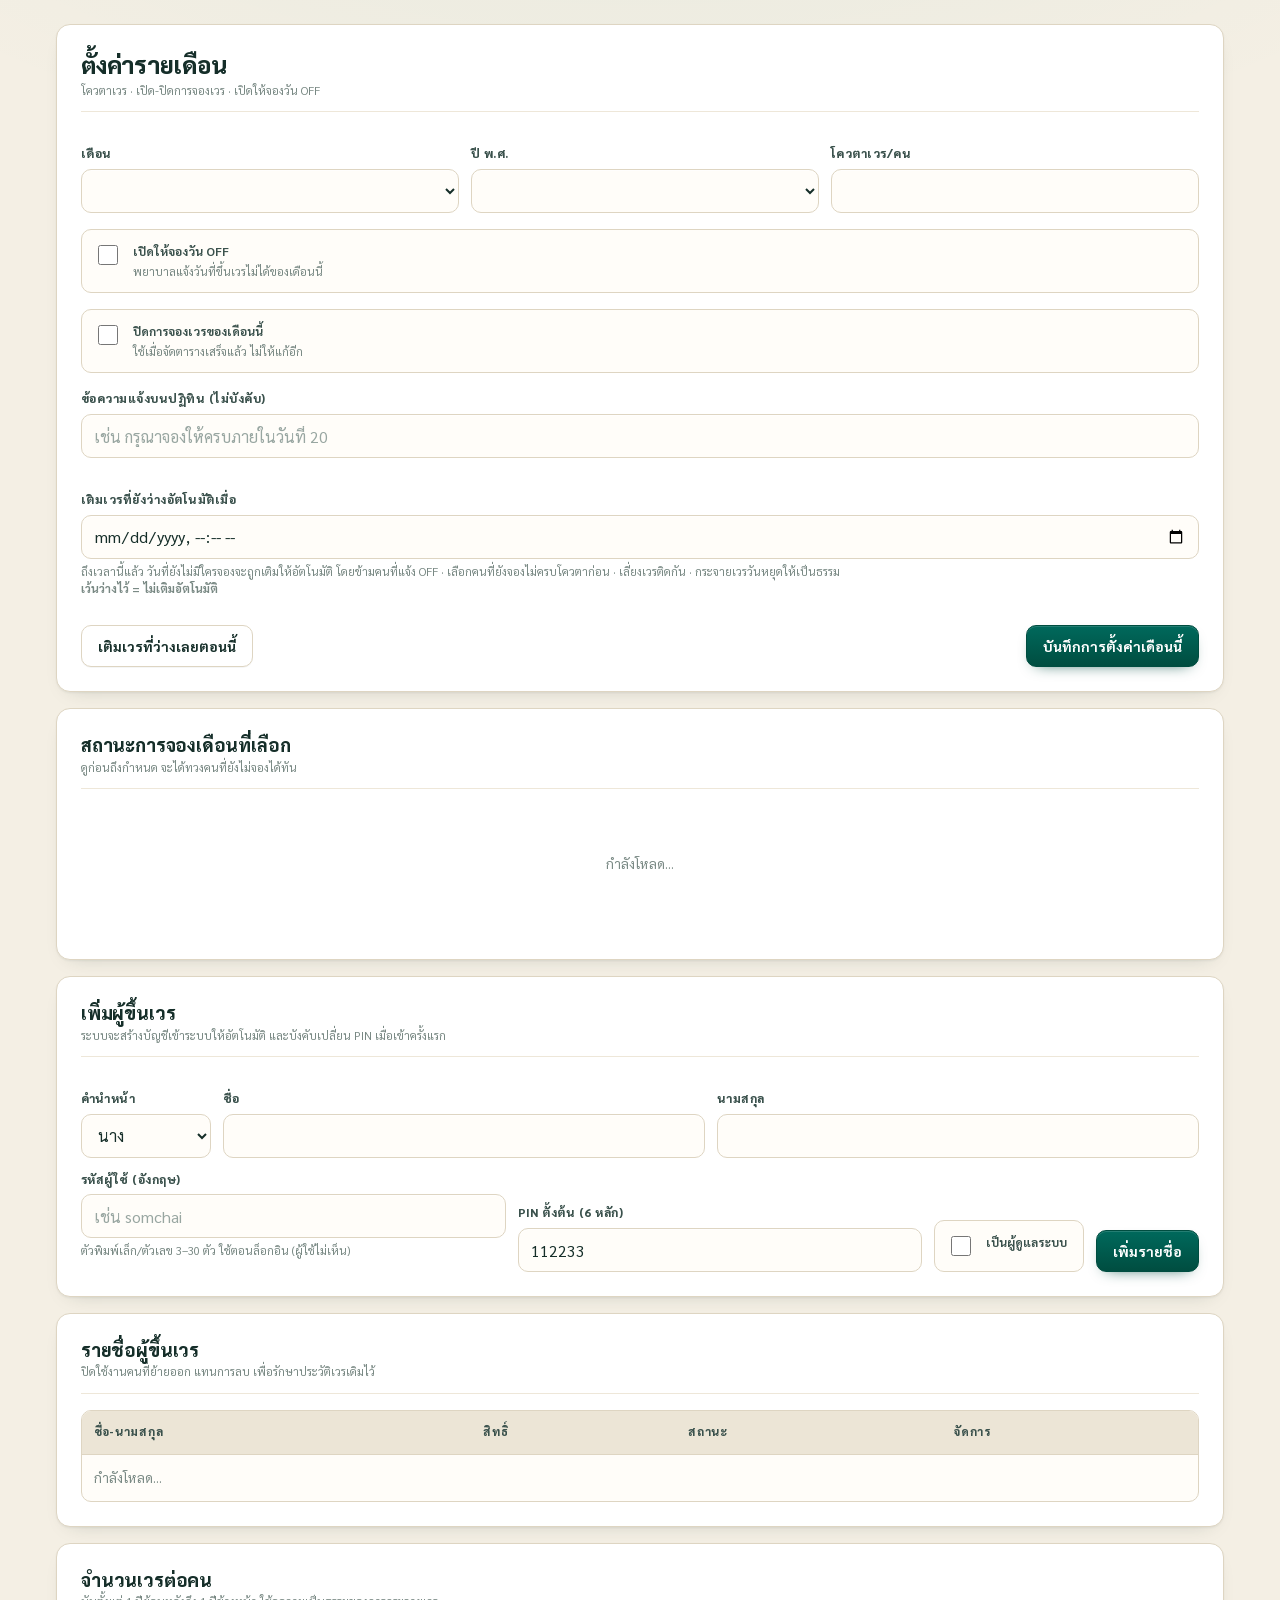
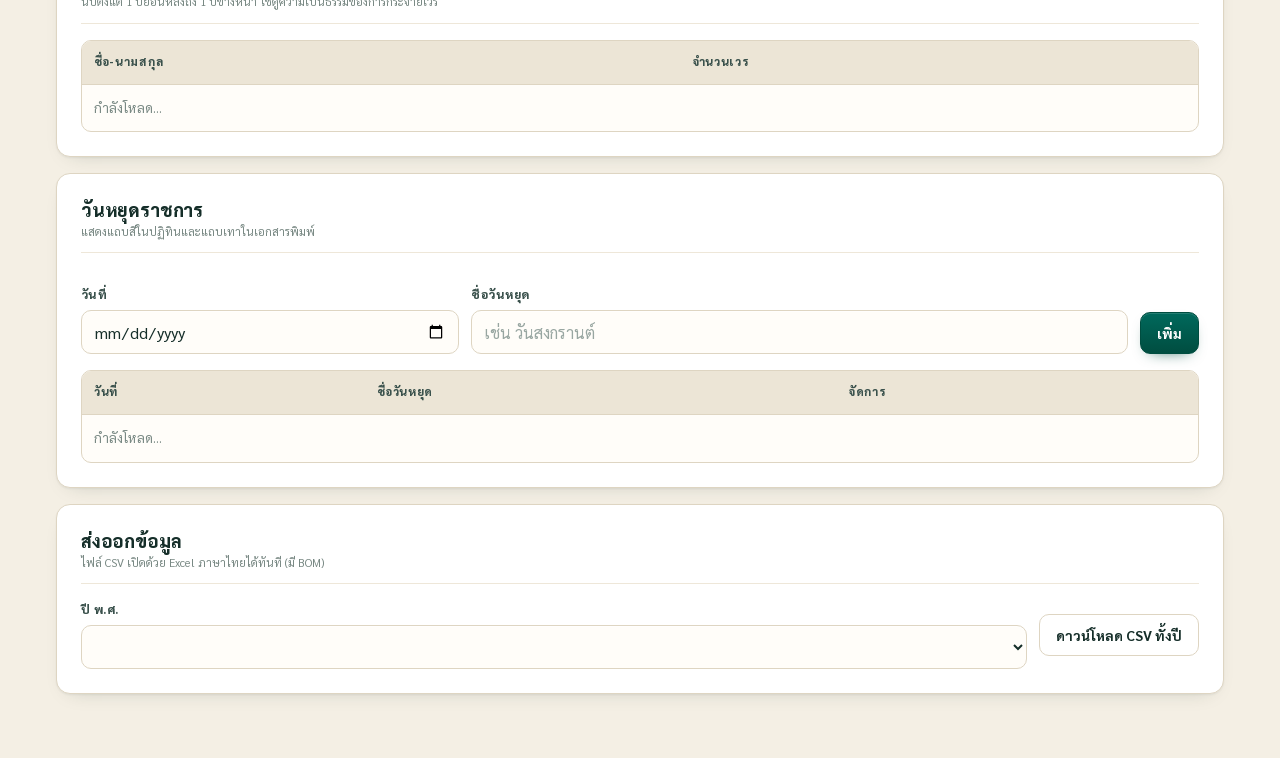
==== commit 72c6e85e: "feat: เติมเวรที่ว่างอัตโนมัติเมื่อถึงกำหนด + หน้าสรุปสถานะการจอง - ตั้งเวลาเติมอัตโนมัติรายเดือน · p" ====
--- a/admin.html
+++ b/admin.html
@@ -65,11 +65,37 @@
         <label for="ms-note">ข้อความแจ้งบนปฏิทิน (ไม่บังคับ)</label>
         <input id="ms-note" type="text" maxlength="120" placeholder="เช่น กรุณาจองให้ครบภายในวันที่ 20">
       </div>
+
+      <div class="field">
+        <label for="ms-autofill">เติมเวรที่ยังว่างอัตโนมัติเมื่อ</label>
+        <input id="ms-autofill" type="datetime-local">
+        <p class="field-hint">
+          ถึงเวลานี้แล้ว วันที่ยังไม่มีใครจองจะถูกเติมให้อัตโนมัติ
+          โดยข้ามคนที่แจ้ง OFF · เลือกคนที่ยังจองไม่ครบโควตาก่อน · เลี่ยงเวรติดกัน ·
+          กระจายเวรวันหยุดให้เป็นธรรม<br>
+          <strong>เว้นว่างไว้ = ไม่เติมอัตโนมัติ</strong>
+        </p>
+        <p class="field-hint" id="ms-autofill-status"></p>
+      </div>
     </div>
 
     <div class="row" style="margin-top:16px">
+      <button class="btn" id="ms-fill-now" type="button">เติมเวรที่ว่างเลยตอนนี้</button>
       <div class="spacer"></div>
       <button class="btn btn-primary" id="ms-save" type="button">บันทึกการตั้งค่าเดือนนี้</button>
+    </div>
+  </section>
+
+  <!-- ========== สถานะการจองของเดือนที่เลือก ========== -->
+  <section class="card" aria-labelledby="status-title">
+    <div class="card-head">
+      <div>
+        <h2 id="status-title">สถานะการจองเดือนที่เลือก</h2>
+        <p class="caption">ดูก่อนถึงกำหนด จะได้ทวงคนที่ยังไม่จองได้ทัน</p>
+      </div>
+    </div>
+    <div id="status-panel" class="stack">
+      <p class="empty">กำลังโหลด…</p>
     </div>
   </section>
 
--- a/assets/css/tokens.css
+++ b/assets/css/tokens.css
@@ -48,6 +48,11 @@
   --content-max:1200px;
   --tap:44px;
 
+  /* ---- พื้นผิวแบรนด์ — ต้องระบุแยก ไม่งั้นโหมดมืดจะสลับ teal จนตัวอักษรขาวอ่านไม่ออก ---- */
+  --bar-from:#00382e;   --bar-to:#00695c;      /* แถบหัวเอกสาร */
+  --brand-from:#00695c; --brand-to:#004d40;    /* ปุ่มหลัก / ปุ่มโหมดที่เลือก */
+  --on-brand:#ffffff;
+
   --focus:0 0 0 3px var(--paper), 0 0 0 5px var(--t-600);
 
   /* ---- Motion ---- */
@@ -77,5 +82,10 @@
   --sh-3:0 2px 6px rgba(0,0,0,.55), 0 24px 50px -28px rgba(0,0,0,.9);
   --sh-inset:inset 0 1px 0 rgba(255,255,255,.05);
 
+  /* โหมดมืด: พื้นผิวแบรนด์ต้องเข้มกว่าพื้นหลัง เพื่อให้ตัวอักษรสว่างอ่านออก */
+  --bar-from:#06201b;   --bar-to:#0d3b33;
+  --brand-from:#0f5348; --brand-to:#093a32;
+  --on-brand:#eefbf7;
+
   --focus:0 0 0 3px var(--cream), 0 0 0 5px var(--t-400);
 }
--- a/assets/css/base.css
+++ b/assets/css/base.css
@@ -60,9 +60,8 @@
    ============================================================ */
 .masthead {
   position: sticky; top: 0; z-index: 60;
-  background:
-    linear-gradient(180deg, var(--t-800), var(--t-700) 62%, var(--t-600));
-  color: #fff;
+  background: linear-gradient(180deg, var(--bar-from), var(--bar-to));
+  color: var(--on-brand);
   box-shadow: 0 1px 0 rgba(0,0,0,.12), 0 10px 30px -22px rgba(0,0,0,.7);
 }
 
@@ -129,7 +128,7 @@
   border-radius: var(--r);
   border: 1px solid rgba(255,255,255,.18);
   background: rgba(255,255,255,.08);
-  color: #fff; cursor: pointer;
+  color: var(--on-brand); cursor: pointer;
   transition: background var(--dur) var(--ease);
 }
 .icon-btn:hover { background: rgba(255,255,255,.18); }
@@ -223,11 +222,13 @@
 .btn:disabled { opacity: .45; cursor: not-allowed; }
 
 .btn-primary {
-  background: linear-gradient(180deg, var(--t-600), var(--t-700));
-  color: #fff; border-color: var(--t-800);
-  box-shadow: 0 1px 0 rgba(255,255,255,.15) inset, 0 6px 16px -10px var(--t-700);
-}
-.btn-primary:hover:not(:disabled) { color: #fff; border-color: var(--t-900); filter: brightness(1.06); }
+  background: linear-gradient(180deg, var(--brand-from), var(--brand-to));
+  color: var(--on-brand); border-color: var(--brand-to);
+  box-shadow: 0 1px 0 rgba(255,255,255,.14) inset, 0 6px 16px -10px var(--brand-to);
+}
+.btn-primary:hover:not(:disabled) {
+  color: var(--on-brand); border-color: var(--brand-to); filter: brightness(1.12);
+}
 
 .btn-gold {
   background: linear-gradient(180deg, var(--gold-500), var(--gold-600));
@@ -420,6 +421,13 @@
 /* ============================================================
    Responsive
    ============================================================ */
+@media (max-width: 780px) {
+  /* บนมือถือ ปุ่มทุกอันต้องแตะได้อย่างน้อย 44px ตามเกณฑ์การเข้าถึง */
+  .icon-btn { width: 44px; height: 44px; }
+  .btn-icon { width: 44px; }
+  .btn, .btn-sm { min-height: 44px; }
+}
+
 @media (max-width: 720px) {
   .masthead-inner { padding: var(--s-2) var(--s-3); gap: var(--s-2); }
   .crest { width: 34px; height: 34px; }
--- a/assets/css/login.css
+++ b/assets/css/login.css
@@ -32,8 +32,8 @@
 .login-head {
   text-align: center;
   padding: var(--s-6) var(--s-5) var(--s-5);
-  background: linear-gradient(180deg, var(--t-800), var(--t-700) 70%, var(--t-600));
-  color: #fff;
+  background: linear-gradient(180deg, var(--bar-from), var(--bar-to));
+  color: var(--on-brand);
   position: relative;
 }
 .login-head::after {
